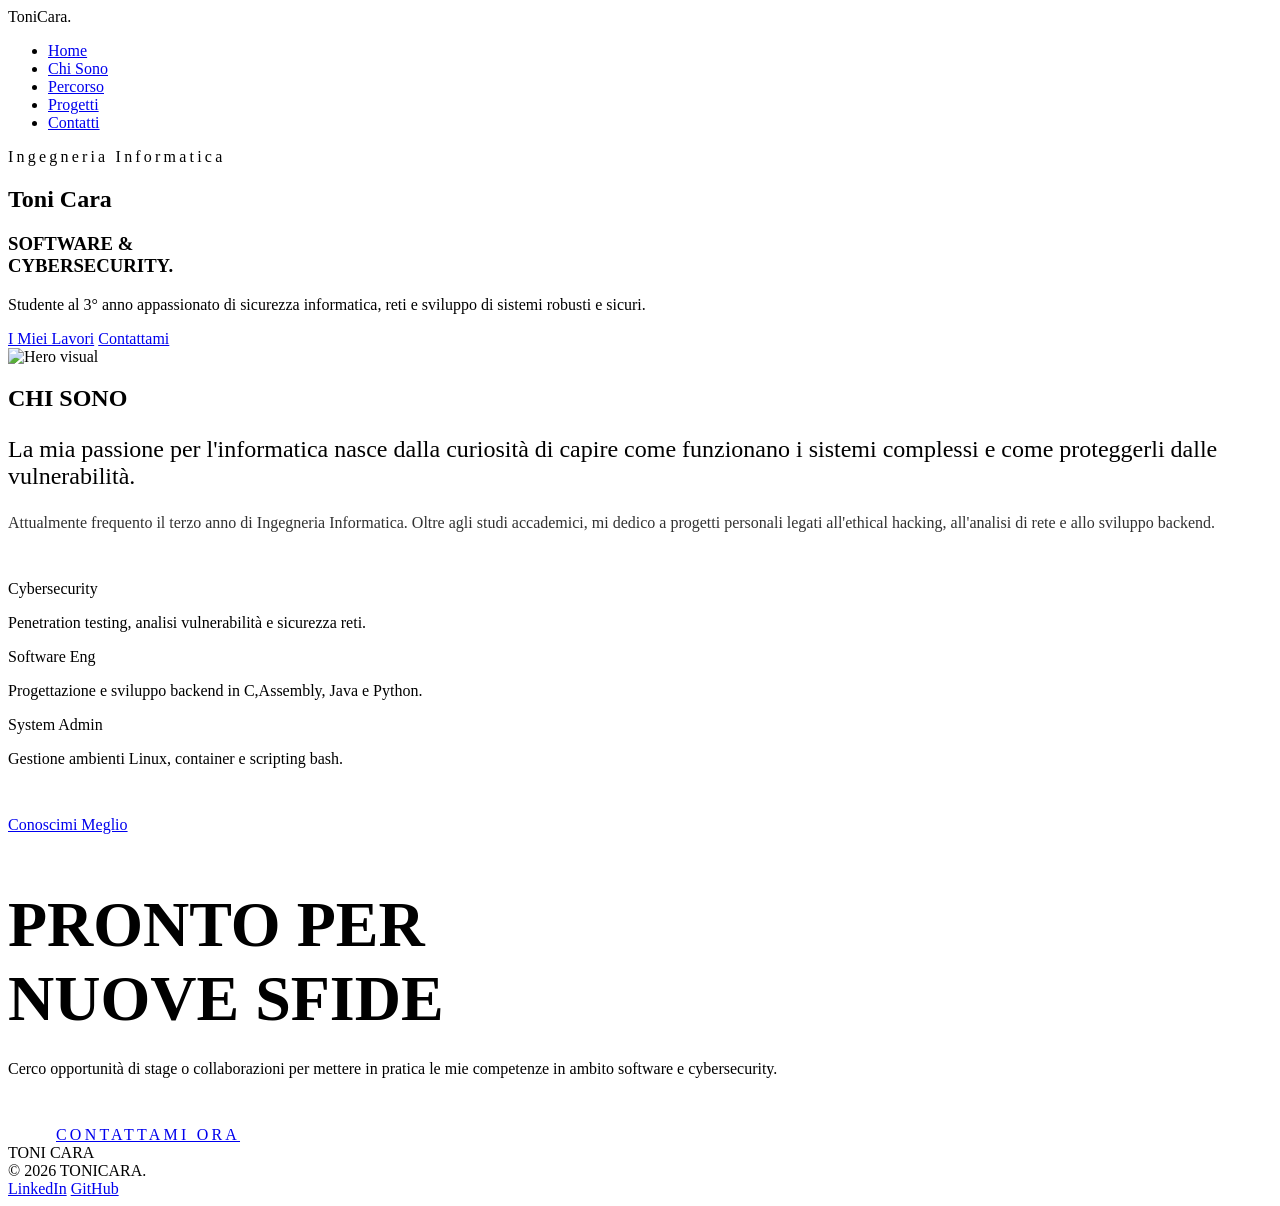
==== index.html @ ef046b3b "init portfolio personale" ====
<!DOCTYPE html>
<html lang="en">

<head>
    <meta charset="UTF-8">
    <meta name="viewport" content="width=device-width, initial-scale=1.0">
    <title>Portfolio</title>
    <!-- Google Fonts: Raleway & Hanken Grotesk -->
    <link rel="preconnect" href="https://fonts.googleapis.com">
    <link rel="preconnect" href="https://fonts.gstatic.com" crossorigin>
    <!-- Stylesheet -->
    <link rel="stylesheet" href="style.css">
</head>

<body>


    <!-- Navigation -->
    <nav class="glass-nav">
        <div class="logo">Toni<span>Cara</span>.</div>
        <ul class="nav-links">
            <li><a href="index.html#home">Home</a></li>
            <li><a href="about.html">Chi Sono</a></li>
            <li><a href="percorso.html">Percorso</a></li>
            <li><a href="progetti.html">Progetti</a></li>
            <li><a href="contatti.html">Contatti</a></li>
        </ul>
    </nav>

    <main>
        <!-- Hero Section -->
        <section id="home" class="hero fade-in">
            <div class="hero-grid">
                <div class="hero-text">
                    <span class="label-heading" style="margin-bottom: 16px; display: block; letter-spacing: 0.2em;">Ingegneria Informatica</span>
                    <h1 class="title">Toni <span class="text-accent">Cara</span></h1>
                    <h3 class="middletitle">SOFTWARE & <br><span class="text-accent">CYBERSECURITY</span>.</h3>
                    <p class="subtitle">Studente al 3° anno appassionato di sicurezza informatica, reti e sviluppo di sistemi robusti e sicuri.</p>
                    <div class="cta-group">
                        <a href="progetti.html" class="btn btn-primary">I Miei Lavori</a>
                        <a href="contatti.html" class="btn btn-outline">Contattami</a>
                    </div>
                </div>
                <div class="hero-visual hidden-mobile">
                    <div class="visual-card">
                        <img src="https://lh3.googleusercontent.com/aida-public/[base64]" alt="Hero visual">
                    </div>
                    <div class="visual-glow"></div>
                </div>
            </div>
        </section>

        <!-- About Section -->
        <section id="about" class="about-section fade-in">
            <div class="about-grid">
                <div class="about-heading">
                    <h2 class="section-title" style="margin-bottom: 0;">CHI SONO</h2>
                    <div class="separator-line"></div>
                </div>
                <div class="about-content">
                    <p class="info-main" style="font-size: 24px; margin-bottom: 24px;">La mia passione per l'informatica nasce dalla curiosità di capire come funzionano i sistemi complessi e come proteggerli dalle vulnerabilità.</p>
                    <p style="color: var(--text-secondary); opacity: 0.8; margin-bottom: 48px;">Attualmente frequento il terzo anno di Ingegneria Informatica. Oltre agli studi accademici, mi dedico a progetti personali legati all'ethical hacking, all'analisi di rete e allo sviluppo backend.</p>
                    
                    <div class="skills-grid">
                        <div class="skill-item">
                            <span class="label-heading">Cybersecurity</span>
                            <p class="info-sub">Penetration testing, analisi vulnerabilità e sicurezza reti.</p>
                        </div>
                        <div class="skill-item">
                            <span class="label-heading">Software Eng</span>
                            <p class="info-sub">Progettazione e sviluppo backend in C,Assembly, Java e Python.</p>
                        </div>
                        <div class="skill-item">
                            <span class="label-heading">System Admin</span>
                            <p class="info-sub">Gestione ambienti Linux, container e scripting bash.</p>
                        </div>
                    </div>
                    <div style="margin-top: 48px;">
                        <a href="about.html" class="btn btn-outline" style="border-color: var(--border);">Conoscimi Meglio</a>
                    </div>
                </div>
            </div>
        </section>


        <!-- Call to Action -->
        <section class="cta-section fade-in">
            <h2 class="title" style="font-size: clamp(32px, 5vw, 64px); margin-bottom: 24px;">PRONTO PER <br>NUOVE SFIDE</h2>
            <p class="subtitle" style="margin: 0 auto 48px;">Cerco opportunità di stage o collaborazioni per mettere in pratica le mie competenze in ambito software e cybersecurity.</p>
            <div class="cta-group justify-center">
                <a href="contatti.html" class="btn btn-primary" style="letter-spacing: 0.2em; padding: 16px 48px;">CONTATTAMI ORA</a>
            </div>
        </section>

    </main>

    <!-- Footer -->
    <footer class="footer">
        <div class="footer-content">
            <div class="footer-logo">TONI CARA</div>
            <div class="footer-copy">© 2026 TONICARA.</div>
            <div class="footer-links">
                <a href="https://www.linkedin.com/in/toni-cara-85a285234">LinkedIn</a>
                <a href="https://github.com/ToniCara">GitHub</a>
            </div>
        </div>
    </footer>

    <!-- Script -->
</body>

</html>
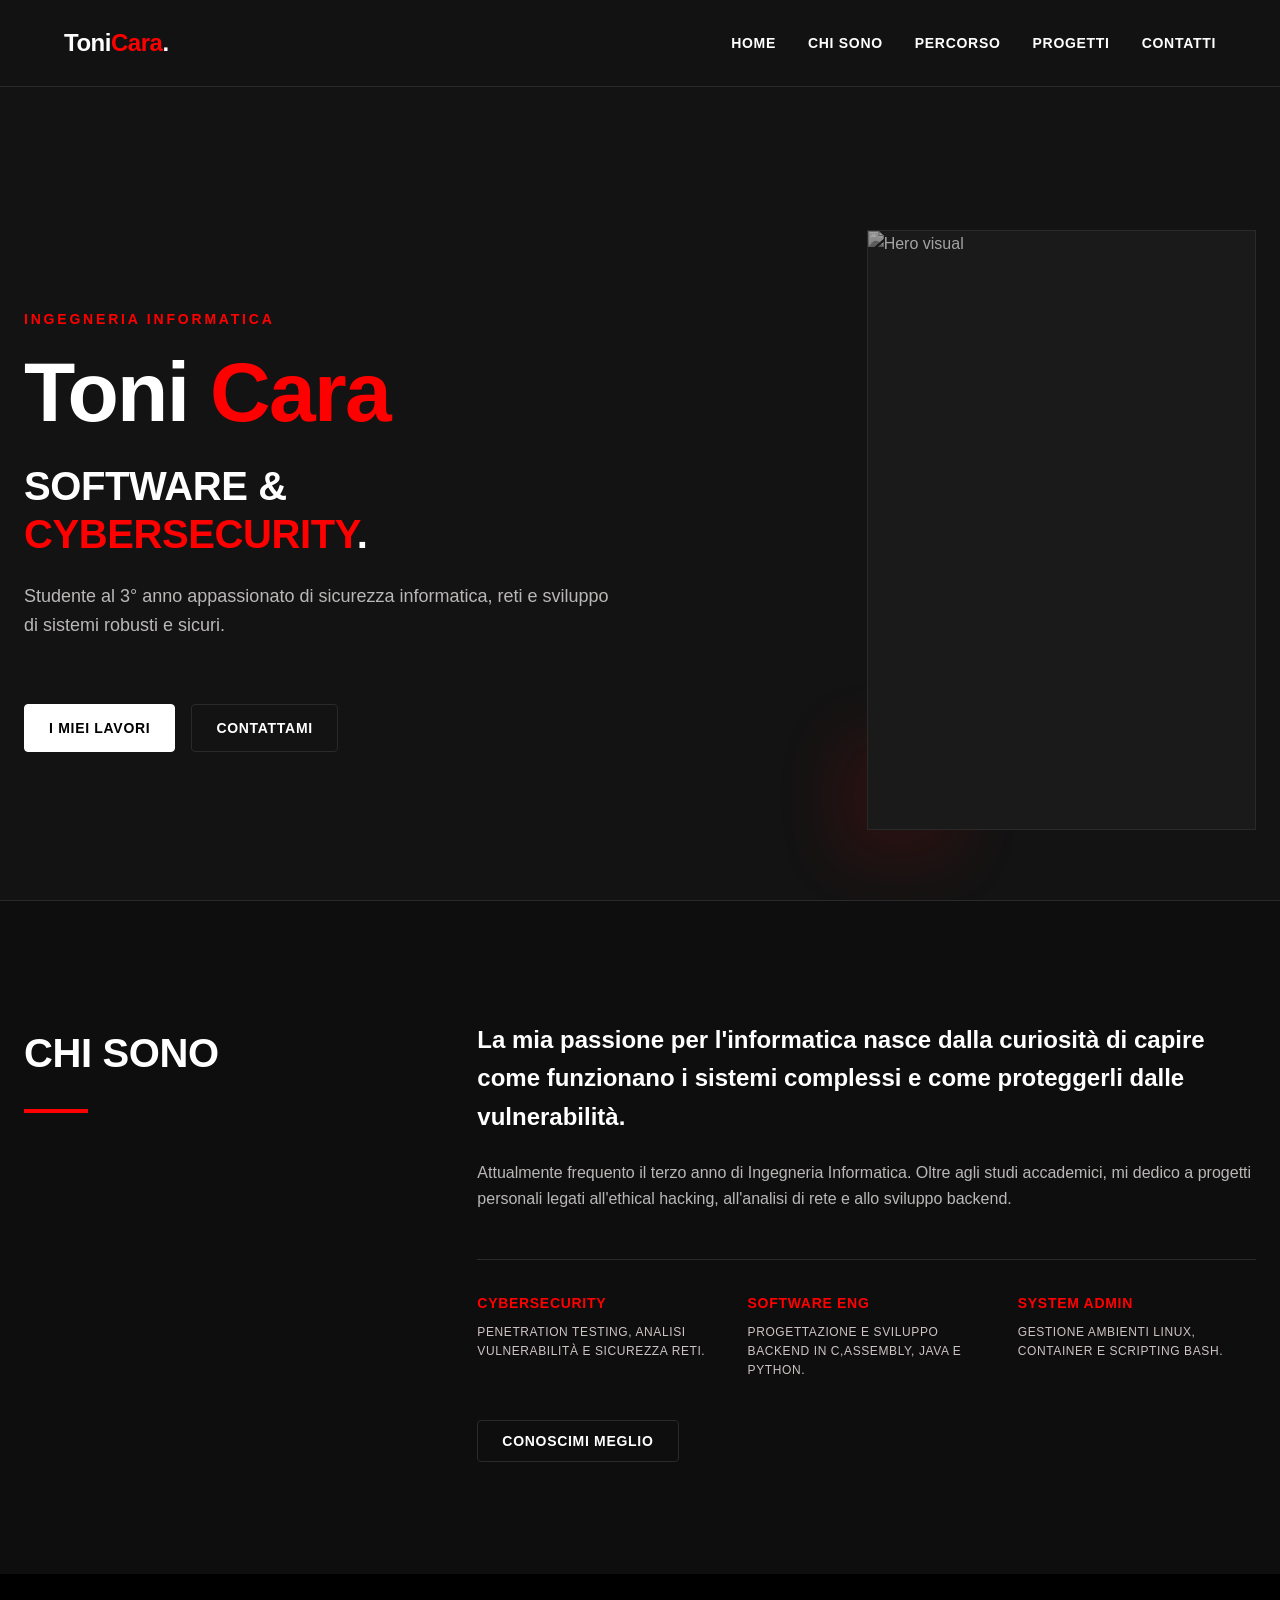
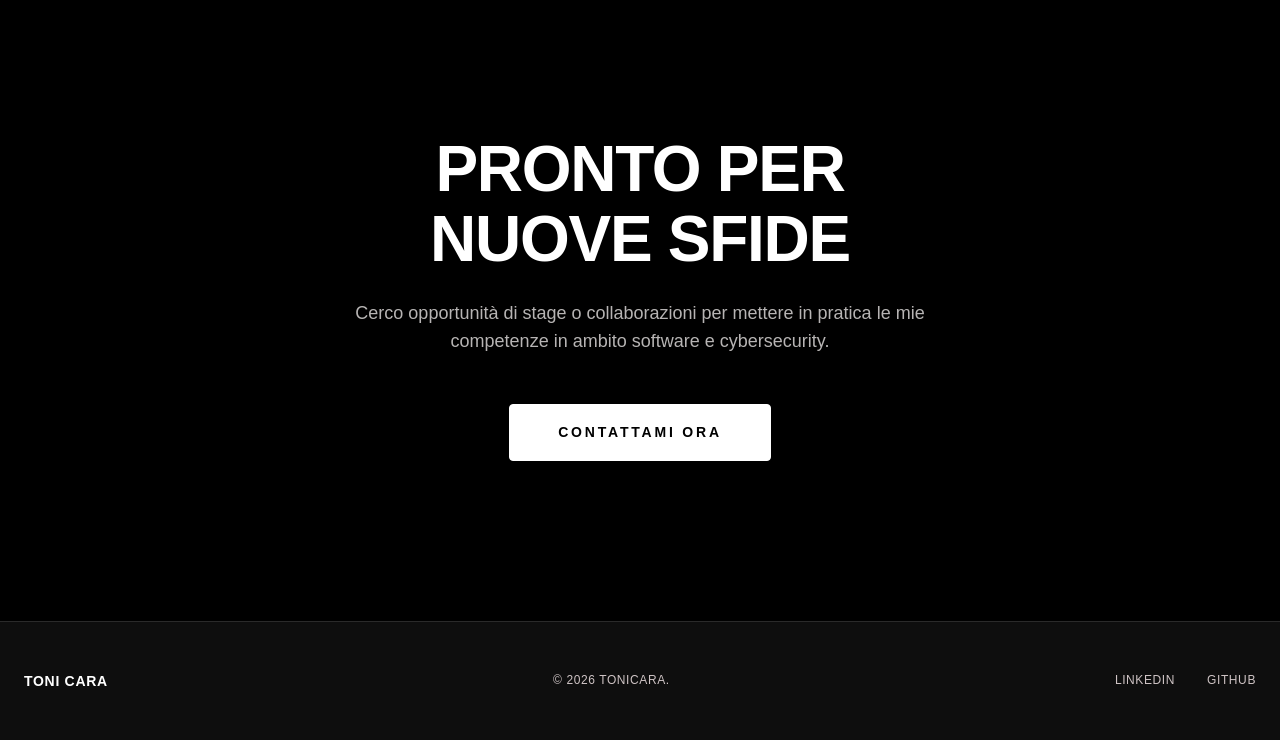
==== commit 0cf6a061: "adattamento per dispositivi mobile" ====
--- a/index.html
+++ b/index.html
@@ -18,6 +18,11 @@
     <!-- Navigation -->
     <nav class="glass-nav">
         <div class="logo">Toni<span>Cara</span>.</div>
+        <div class="burger-menu">
+            <span></span>
+            <span></span>
+            <span></span>
+        </div>
         <ul class="nav-links">
             <li><a href="index.html#home">Home</a></li>
             <li><a href="about.html">Chi Sono</a></li>
@@ -107,6 +112,7 @@
     </footer>
 
     <!-- Script -->
+    <script src="script.js"></script>
 </body>
 
 </html>
--- a/style.css
+++ b/style.css
@@ -0,0 +1,194 @@
+:root {
+    --bg-base: #131313;
+    --bg-surface: #1a1a1a;
+    --text-primary: #fff;
+    --text-secondary: #e5e2e1;
+    --text-muted: #cfc4c5;
+    --accent: #f00;
+    --border: #2a2a2a;
+    --f-head: 'Raleway', sans-serif;
+    --f-body: 'Hanken Grotesk', sans-serif;
+}
+
+*, *::before, *::after { box-sizing: border-box; margin: 0; padding: 0; }
+
+body {
+    font: 400 16px/1.6 var(--f-body);
+    background: var(--bg-base);
+    color: var(--text-primary);
+    scroll-behavior: smooth;
+    overflow-x: hidden;
+}
+
+input, button, textarea, select { font: inherit; color: inherit; }
+a { text-decoration: none; color: inherit; transition: .3s; }
+ul { list-style: none; }
+
+.text-accent { color: var(--accent); }
+
+/* Layout & Common */
+main { max-width: 1280px; margin: 0 auto; padding: 0 24px; }
+.hero, .contact-main { padding-top: 160px; }
+.hero { min-height: 100vh; display: flex; flex-direction: column; justify-content: center; }
+.contact-main { padding-bottom: 80px; }
+.projects { padding: 120px 0; }
+
+/* Typography */
+h1, h2, h3, .logo, .info-main { font-family: var(--f-head); }
+.logo { font-size: 1.5rem; font-weight: 800; letter-spacing: -.02em; }
+.logo span { color: var(--accent); }
+.title { font-size: clamp(48px, 8vw, 84px); font-weight: 800; line-height: 1.1; letter-spacing: -.02em; margin-bottom: 24px; }
+.middletitle { font-size: clamp(24px, 4vw, 40px); font-weight: 700; line-height: 1.2; letter-spacing: -.01em; margin-bottom: 24px; color: var(--text-primary); }
+.subtitle { font-size: 18px; color: var(--text-secondary); max-width: 600px; margin-bottom: 64px; opacity: .8; }
+.section-title { font-size: 40px; font-weight: 700; margin-bottom: 64px; letter-spacing: -.01em; }
+.info-main { font-size: 32px; font-weight: 600; }
+
+/* Uppercase Labels */
+.nav-links a, .btn, .tags span, .label-heading, .form-group label, .footer-logo {
+    font-size: 14px; font-weight: 700; text-transform: uppercase; letter-spacing: .05em;
+}
+.info-sub, .footer-copy, .footer-links a {
+    font-size: 12px; text-transform: uppercase; letter-spacing: .05em; color: var(--text-muted);
+}
+
+/* Navbar */
+.glass-nav {
+    position: fixed; top: 0; width: 100%; display: flex; justify-content: space-between; align-items: center;
+    padding: 1.5rem 5%; background: rgba(19,19,19,.9); backdrop-filter: blur(12px); border-bottom: 1px solid var(--border); z-index: 100;
+}
+.burger-menu { display: none; flex-direction: column; gap: 6px; cursor: pointer; z-index: 101; }
+.burger-menu span { width: 28px; height: 2px; background: var(--text-primary); transition: 0.3s; border-radius: 2px; }
+.burger-menu.active span:nth-child(1) { transform: translateY(8px) rotate(45deg); }
+.burger-menu.active span:nth-child(2) { opacity: 0; }
+.burger-menu.active span:nth-child(3) { transform: translateY(-8px) rotate(-45deg); }
+
+.nav-links { display: flex; gap: 2rem; z-index: 99; }
+.nav-links a { position: relative; color: var(--text-primary); }
+.nav-links a::after { content: ''; position: absolute; width: 0; height: 1px; bottom: -4px; left: 0; background: var(--accent); transition: .3s; }
+.nav-links a:hover::after { width: 100%; }
+
+/* Buttons */
+.cta-group { display: flex; gap: 16px; }
+.btn { padding: 12px 24px; border-radius: 4px; text-align: center; cursor: pointer; transition: .3s; border: 1px solid transparent; }
+.btn-primary { background: #fff; color: #000; border-color: #fff; }
+.btn-primary:hover { background: var(--accent); color: #fff; border-color: var(--accent); }
+.btn-outline { border-color: var(--border); }
+.btn-outline:hover { border-color: #fff; }
+
+/* Cards & Grid */
+.tags { display: flex; flex-wrap: wrap; gap: 8px; }
+.tags span { background: #2a2a2a; padding: 4px 12px; border-radius: 4px; }
+
+/* Contact Layout */
+.contact-grid { display: grid; gap: 64px; }
+@media (min-width: 900px) { .contact-grid { grid-template-columns: 5fr 7fr; } }
+.contact-info { display: flex; flex-direction: column; gap: 48px; }
+.info-block { display: flex; flex-direction: column; gap: 8px; }
+.info-block.border-top { padding-top: 32px; border-top: 1px solid var(--border); }
+.label-heading { color: var(--accent); }
+
+/* Social Links */
+.social-grid { display: grid; grid-template-columns: 1fr 1fr; gap: 16px; margin-top: 16px; }
+.social-link { display: flex; align-items: center; gap: 12px; padding: 16px; background: var(--bg-surface); border: 1px solid var(--border); border-radius: 4px; font-weight: 700; font-size: 14px; }
+.social-link svg { color: var(--text-muted); transition: .3s; }
+.social-link:hover { border-color: #fff; }
+.social-link:hover svg { color: #fff; }
+
+/* Form */
+.contact-form-wrapper { background: var(--bg-surface); padding: 48px; border: 1px solid var(--border); border-radius: 4px; }
+.contact-form, .form-group { display: flex; flex-direction: column; }
+.contact-form { gap: 40px; }
+.form-group { gap: 8px; }
+.form-group input, .form-group select, .form-group textarea { background: transparent; border: none; border-bottom: 1px solid var(--border); padding: 16px 0; font-size: 18px; transition: .3s; resize: none; outline: none; }
+.form-group input::placeholder, .form-group textarea::placeholder { color: var(--text-muted); opacity: .5; }
+.form-group select option { background: var(--bg-surface); }
+.form-group :focus { border-bottom-color: var(--accent); }
+.submit-btn { align-self: flex-start; padding: 16px 48px; margin-top: 16px; }
+
+/* Footer */
+.footer { border-top: 1px solid var(--border); padding: 48px 24px; background: #0e0e0e; margin-top: auto; }
+.footer-content { max-width: 1280px; margin: 0 auto; display: flex; flex-direction: column; gap: 24px; align-items: center; }
+@media (min-width: 768px) { .footer-content { flex-direction: row; justify-content: space-between; } }
+.footer-links { display: flex; gap: 32px; }
+.footer-links a:hover { color: var(--accent); }
+
+/* Animations */
+.fade-in { opacity: 0; transform: translateY(30px); animation: fadeInUp 1s forwards; }
+@keyframes fadeInUp { to { opacity: 1; transform: translateY(0); } }
+
+/* Mobile Adjustments */
+@media (max-width: 768px) {
+    .burger-menu { display: flex; }
+    .nav-links { 
+        position: fixed; top: 0; right: -100%; width: 100vw; height: 100vh;
+        background: rgba(19, 19, 19, 0.98); backdrop-filter: blur(12px);
+        flex-direction: column; justify-content: center; align-items: center;
+        transition: right 0.4s ease-in-out; margin: 0;
+    }
+    .nav-links.active { right: 0; }
+    .nav-links li { margin: 15px 0; font-size: 24px; }
+    .cta-group { flex-direction: column; }
+    .projects { padding: 64px 0; }
+    .title { font-size: 48px; }
+    .contact-form-wrapper { padding: 24px; }
+    .social-grid { grid-template-columns: 1fr; }
+    .submit-btn { width: 100%; }
+}
+
+/* Bento/Editorial Projects Grid */
+.projects-main { padding: 160px 24px 80px; }
+.projects-hero { margin-bottom: 80px; max-width: 800px; }
+.projects-hero .label-heading { display: block; margin-bottom: 16px; letter-spacing: 0.2em; }
+.editorial-grid { display: grid; grid-template-columns: 1fr; gap: 24px; margin-bottom: 120px; }
+
+.bento-item { display: flex; flex-direction: column; cursor: pointer; margin-top: 48px; }
+.bento-item:hover .bento-image-wrapper img { transform: scale(1.05); }
+.bento-item:hover .bento-overlay { opacity: 1; }
+
+.bento-image-wrapper { position: relative; overflow: hidden; border: 1px solid var(--border); background: var(--bg-surface); border-radius: 4px; }
+.bento-image-wrapper img { width: 100%; height: 100%; object-fit: cover; transition: transform 0.7s ease; }
+.bento-overlay { position: absolute; inset: 0; background: rgba(0,0,0,0.4); display: flex; align-items: center; justify-content: center; opacity: 0; transition: opacity 0.5s; }
+
+.aspect-16-9 { aspect-ratio: 16/9; }
+.aspect-square { aspect-ratio: 1/1; }
+.bento-content { margin-top: 24px; }
+.bento-content .info-main { margin: 16px 0 8px; }
+.bento-content p { color: var(--text-secondary); opacity: 0.8; }
+.bento-client { border-left: 1px solid var(--border); padding-left: 24px; text-align: right; display: flex; flex-direction: column; }
+
+.tag-outline { background: transparent; border: 1px solid var(--border); padding: 4px 12px; font-size: 10px; font-weight: 700; text-transform: uppercase; border-radius: 4px; }
+.justify-center { justify-content: center; }
+
+@media (min-width: 768px) {
+    .editorial-grid { grid-template-columns: repeat(12, 1fr); }
+    .col-12 { grid-column: span 12; }
+    .col-8 { grid-column: span 8; }
+    .col-6 { grid-column: span 6; }
+    .col-4 { grid-column: span 4; }
+    .bento-item { margin-top: 0; }
+}
+@media (max-width: 768px) {
+    .hidden-mobile { display: none; }
+}
+
+/* Home Page specific layouts */
+.hero-grid { display: grid; gap: 64px; align-items: center; }
+.hero-visual { position: relative; height: 600px; display: none; }
+.visual-card { position: absolute; inset: 0; background: var(--bg-surface); border: 1px solid var(--border); overflow: hidden; z-index: 2; }
+.visual-card img { width: 100%; height: 100%; object-fit: cover; opacity: 0.6; mix-blend-mode: luminosity; transition: transform 0.7s ease, filter 0.7s ease; }
+.bento-item:hover .visual-card img, .visual-card img:hover { transform: scale(1.05); filter: grayscale(0) !important; }
+.visual-glow { position: absolute; bottom: -32px; left: -32px; width: 128px; height: 128px; background: var(--accent); opacity: 0.1; filter: blur(32px); z-index: 1; }
+
+.about-section { padding: 120px 0; background: #0e0e0e; border-top: 1px solid var(--border); margin: 0 -24px; padding-left: 24px; padding-right: 24px; }
+.about-grid { display: grid; gap: 64px; max-width: 1280px; margin: 0 auto; }
+.separator-line { width: 64px; height: 4px; background: var(--accent); margin-top: 24px; }
+.skills-grid { display: grid; grid-template-columns: repeat(auto-fit, minmax(150px, 1fr)); gap: 32px; margin-top: 32px; padding-top: 32px; border-top: 1px solid var(--border); }
+.skill-item { display: flex; flex-direction: column; gap: 8px; }
+
+.cta-section { padding: 160px 24px; background: #000; text-align: center; position: relative; overflow: hidden; margin: 0 -24px; }
+
+@media (min-width: 768px) {
+    .hero-grid { grid-template-columns: 8fr 4fr; }
+    .hero-visual { display: block; }
+    .about-grid { grid-template-columns: 4fr 8fr; }
+}
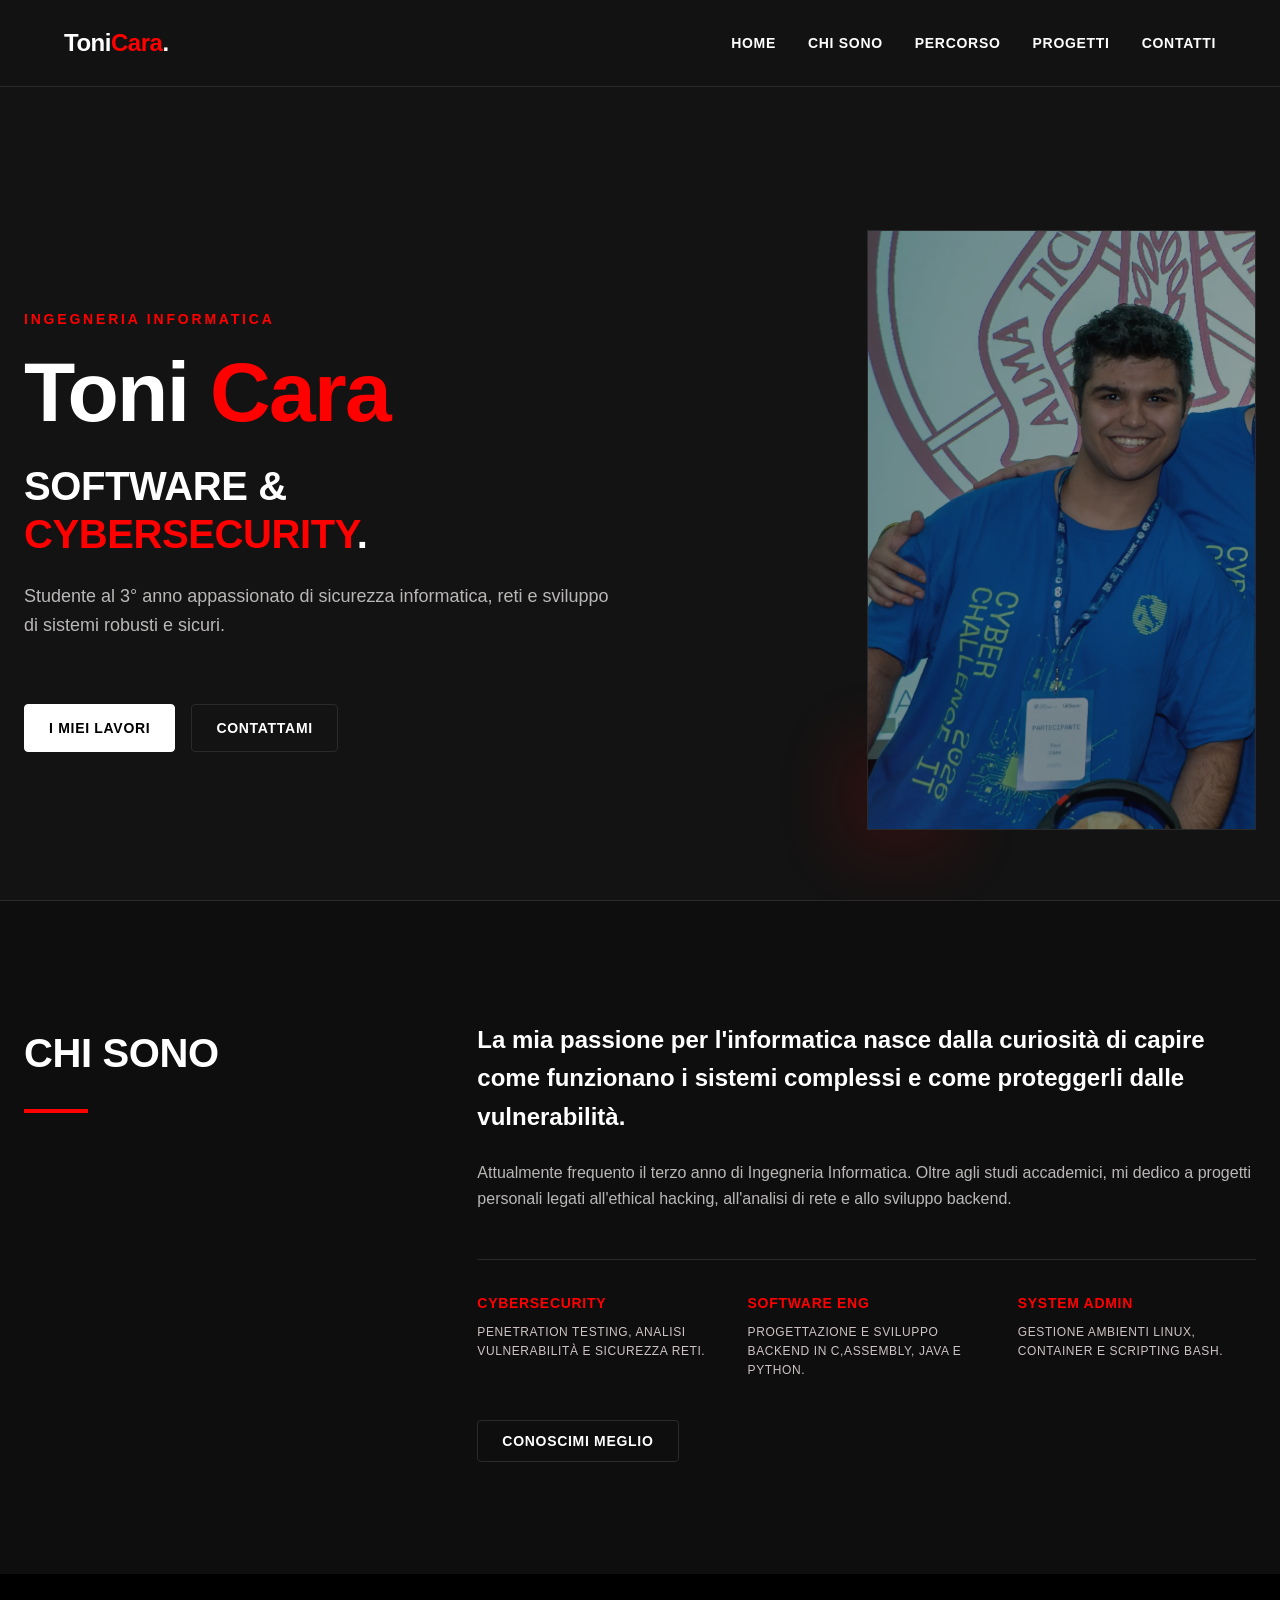
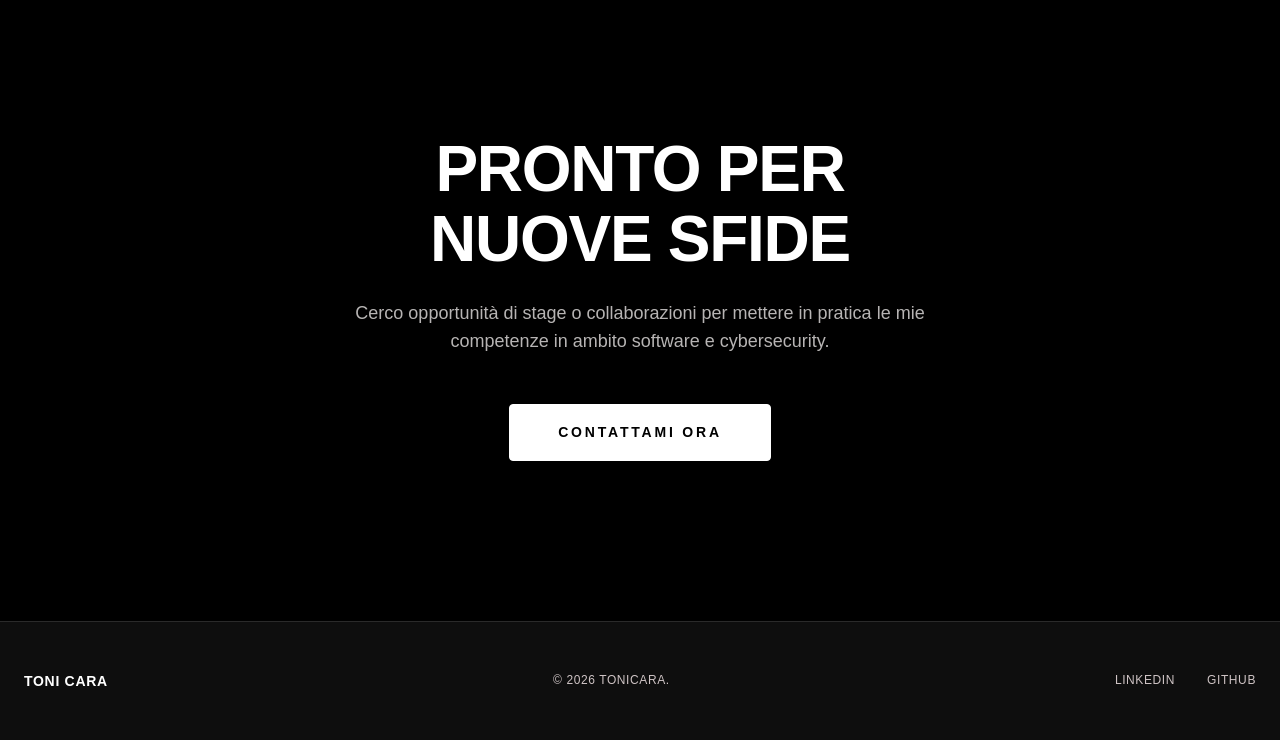
==== commit d3e2791d: "modifiche aggiunta cyberchallenge" ====
--- a/index.html
+++ b/index.html
@@ -48,7 +48,8 @@
                 </div>
                 <div class="hero-visual hidden-mobile">
                     <div class="visual-card">
-                        <img src="https://lh3.googleusercontent.com/aida-public/[base64]" alt="Hero visual">
+                        <!--<img src="https://lh3.googleusercontent.com/aida-public/[base64]" alt="Hero visual"> -->
+                        <img src="Resource/Me/FotoMiaCyberchallenge.webp" alt="Hero visual">
                     </div>
                     <div class="visual-glow"></div>
                 </div>
@@ -105,7 +106,7 @@
             <div class="footer-logo">TONI CARA</div>
             <div class="footer-copy">© 2026 TONICARA.</div>
             <div class="footer-links">
-                <a href="https://www.linkedin.com/in/toni-cara-85a285234">LinkedIn</a>
+                <a href="https://www.linkedin.com/in/toni-cara">LinkedIn</a>
                 <a href="https://github.com/ToniCara">GitHub</a>
             </div>
         </div>
--- a/style.css
+++ b/style.css
@@ -149,9 +149,18 @@
 .bento-image-wrapper img { width: 100%; height: 100%; object-fit: cover; transition: transform 0.7s ease; }
 .bento-overlay { position: absolute; inset: 0; background: rgba(0,0,0,0.4); display: flex; align-items: center; justify-content: center; opacity: 0; transition: opacity 0.5s; }
 
+.gallery-mosaic { display: grid; grid-template-rows: 1.4fr 0.8fr; gap: 8px; width: 100%; height: 100%; }
+.gallery-top, .gallery-bottom { width: 100%; min-height: 0; overflow: hidden; }
+.gallery-bottom { display: grid; grid-template-columns: auto auto; gap: 8px; }
+.gallery-mosaic img { width: 100%; height: 100%; object-fit: cover; display: block; border-radius: 4px; }
+
 .aspect-16-9 { aspect-ratio: 16/9; }
 .aspect-square { aspect-ratio: 1/1; }
 .bento-content { margin-top: 24px; }
+
+@media (max-width: 768px) {
+    .gallery-bottom { grid-template-columns: 1fr; }
+}
 .bento-content .info-main { margin: 16px 0 8px; }
 .bento-content p { color: var(--text-secondary); opacity: 0.8; }
 .bento-client { border-left: 1px solid var(--border); padding-left: 24px; text-align: right; display: flex; flex-direction: column; }
@@ -174,7 +183,7 @@
 /* Home Page specific layouts */
 .hero-grid { display: grid; gap: 64px; align-items: center; }
 .hero-visual { position: relative; height: 600px; display: none; }
-.visual-card { position: absolute; inset: 0; background: var(--bg-surface); border: 1px solid var(--border); overflow: hidden; z-index: 2; }
+.visual-card { position: absolute; inset: 0; background: var(); border: 1px solid var(--border); overflow: hidden; z-index: 2; }
 .visual-card img { width: 100%; height: 100%; object-fit: cover; opacity: 0.6; mix-blend-mode: luminosity; transition: transform 0.7s ease, filter 0.7s ease; }
 .bento-item:hover .visual-card img, .visual-card img:hover { transform: scale(1.05); filter: grayscale(0) !important; }
 .visual-glow { position: absolute; bottom: -32px; left: -32px; width: 128px; height: 128px; background: var(--accent); opacity: 0.1; filter: blur(32px); z-index: 1; }
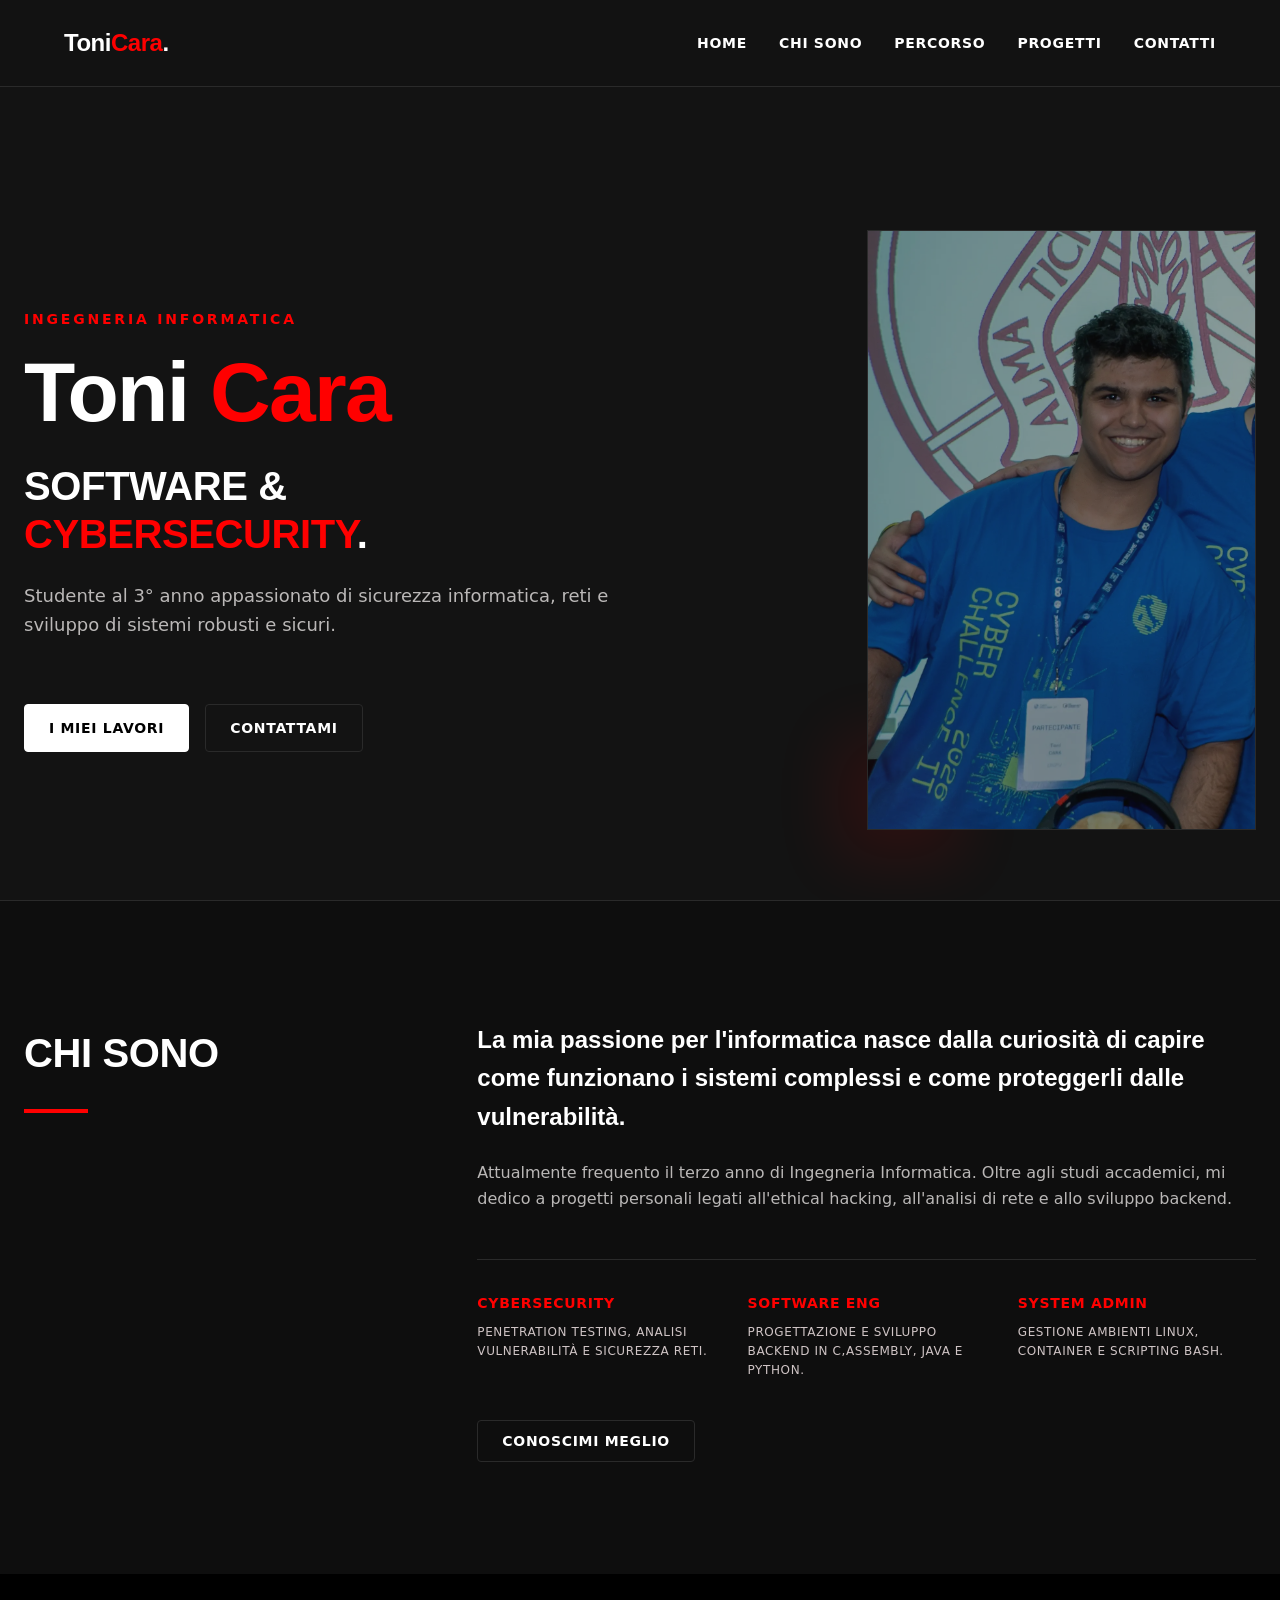
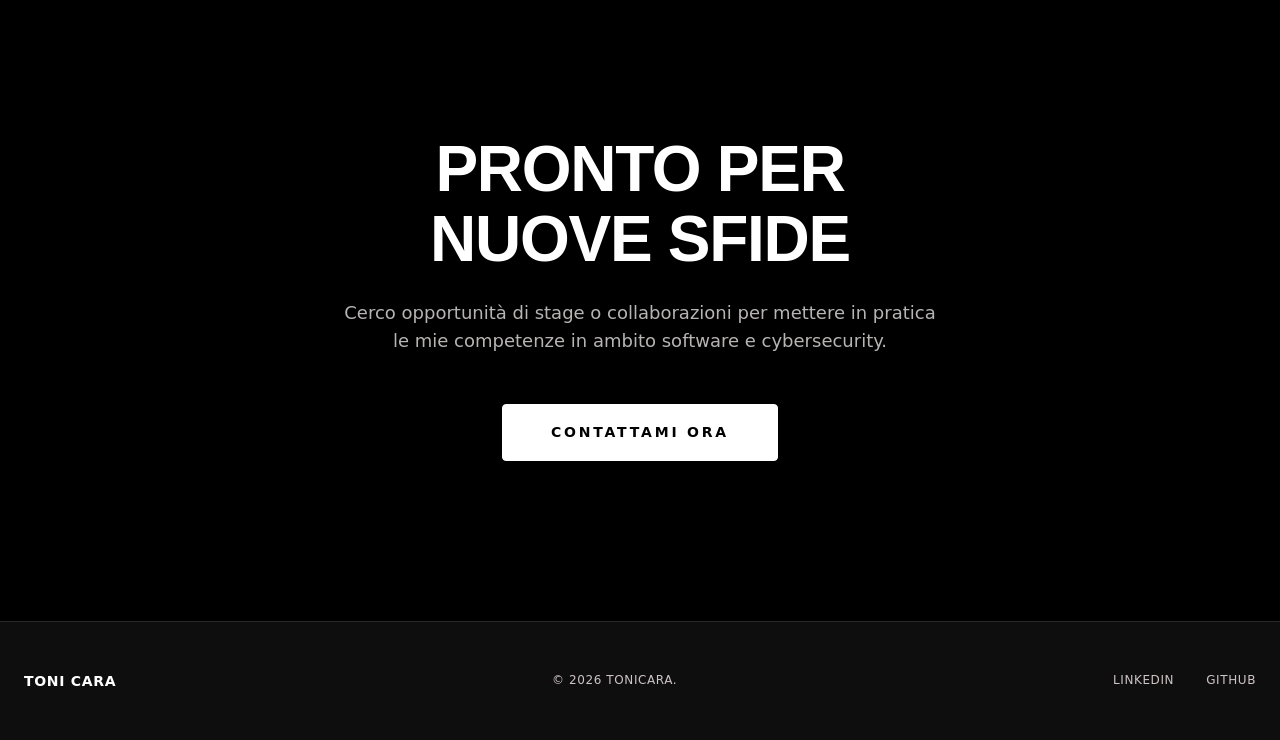
==== commit 85a35f1f: "aggiornamento per policy" ====
--- a/index.html
+++ b/index.html
@@ -5,9 +5,6 @@
     <meta charset="UTF-8">
     <meta name="viewport" content="width=device-width, initial-scale=1.0">
     <title>Portfolio</title>
-    <!-- Google Fonts: Raleway & Hanken Grotesk -->
-    <link rel="preconnect" href="https://fonts.googleapis.com">
-    <link rel="preconnect" href="https://fonts.gstatic.com" crossorigin>
     <!-- Stylesheet -->
     <link rel="stylesheet" href="style.css">
 </head>
--- a/style.css
+++ b/style.css
@@ -6,8 +6,8 @@
     --text-muted: #cfc4c5;
     --accent: #f00;
     --border: #2a2a2a;
-    --f-head: 'Raleway', sans-serif;
-    --f-body: 'Hanken Grotesk', sans-serif;
+    --f-head: 'Gill Sans', 'Gill Sans MT', Calibri, 'Trebuchet MS', sans-serif;
+    --f-body: ui-sans-serif, system-ui, -apple-system, 'Segoe UI', Roboto, Arial, sans-serif;
 }
 
 *, *::before, *::after { box-sizing: border-box; margin: 0; padding: 0; }
@@ -150,11 +150,13 @@
 .bento-overlay { position: absolute; inset: 0; background: rgba(0,0,0,0.4); display: flex; align-items: center; justify-content: center; opacity: 0; transition: opacity 0.5s; }
 
 .gallery-mosaic { display: grid; grid-template-rows: 1.4fr 0.8fr; gap: 8px; width: 100%; height: 100%; }
-.gallery-top, .gallery-bottom { width: 100%; min-height: 0; overflow: hidden; }
-.gallery-bottom { display: grid; grid-template-columns: auto auto; gap: 8px; }
+.gallery-top, .gallery-bottom { width: 100%; min-height: 0; overflow: hidden; display: flex; align-items: center; justify-content: center; }
+.gallery-bottom { display: grid; grid-template-columns: 1fr 1fr; gap: 8px; }
 .gallery-mosaic img { width: 100%; height: 100%; object-fit: cover; display: block; border-radius: 4px; }
+.bento-image-wrapper .gallery-bottom img { object-fit: contain; background-color: var(--bg-surface); padding: 4px; }
 
 .aspect-16-9 { aspect-ratio: 16/9; }
+.aspect-prova { aspect-ratio:10/5; }
 .aspect-square { aspect-ratio: 1/1; }
 .bento-content { margin-top: 24px; }
 
